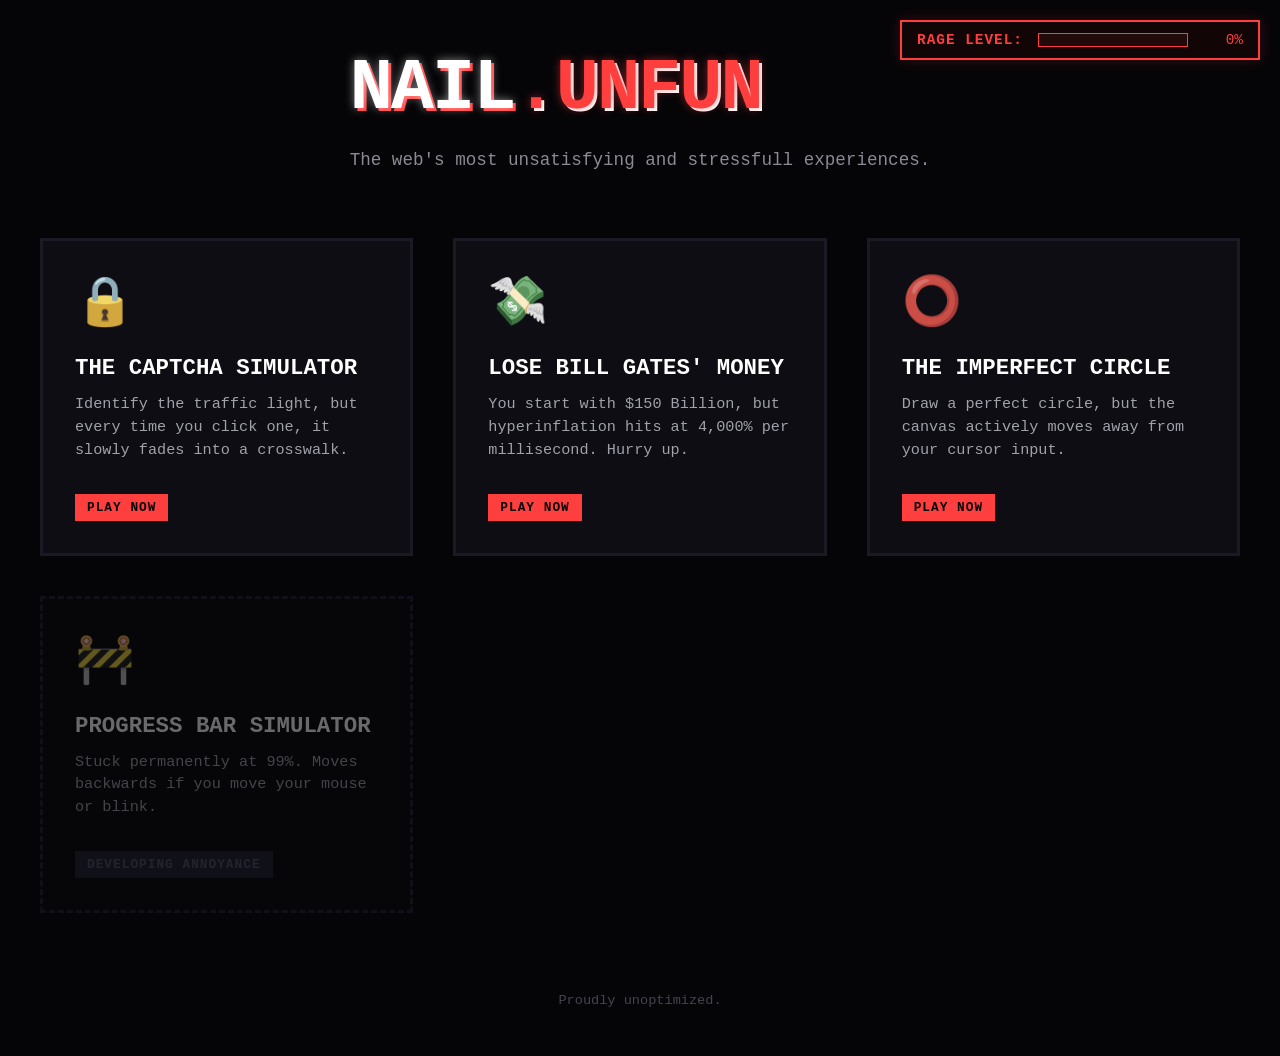
==== index.html @ 59abc54e "Added base structure of website" ====
<!DOCTYPE html>
<html lang="en">
    <head>
        <meta charset="UTF-8">
        <meta name="viewport" content="width=device-width, initial-scale=1.0">
        <title>NailUnfun</title>
        <link rel="stylesheet" href="style.css">
    </head>
    <body>
        <div class="rage-widget">
            <span class="rage-label">RAGE LEVEL:</span>
            <div class="rage-bar-container">
                <div id="rageBar" class="rage-bar"></div>
            </div>
            <span id="ragePercent" class="rage-text">0%</span>
        </div>

        <header>
            <h1 class="logo">nail<span>.unfun</span></h1>
            <p class="tagline">The web's most unsatisfying and stressfull experiences.</p>
        </header>

        <main class="arcade-grid">
            <div class="card active-card" onclick="alert('Error 409: Your presence is frustrating this server. Try reloading in 4 business days.')">
                 <div class="card-icon">🔒</div>
                 <div class="card-body">
                    <h2 class="card-title">The Captcha Simulator</h2>
                    <p class="card-desc">Identify the traffic light, but every time you click one, it slowly fades into a crosswalk.</p>
                    <span class="status-tag playable">PLAY NOW</span>
                 </div>
            </div>

            <div class="card active-card" onclick="alert('Transaction Desclared Insolvent. Capital Gains Tax has seized your digital wallet.')">
                <div class="card-icon">💸</div>
                <div class="card-body">
                    <h2 class="card-title">Lose Bill Gates' Money</h2>
                    <p class="card-desc">You start with $150 Billion, but hyperinflation hits at 4,000% per millisecond. Hurry up.</p>
                    <span class="status-tag playable">PLAY NOW</span>
                </div>
            </div>

            <div class="card active-card" onclick="alert('99.9% achieved. Rejected. True perfection requires structural divinity.')">
                <div class="card-icon">⭕</div>
                <div class="card-body">
                    <h2 class="card-title">The Imperfect Circle</h2>
                    <p class="card-desc">Draw a perfect circle, but the canvas actively moves away from your cursor input.</p>
                    <span class="status-tag playable">PLAY NOW</span>
                </div>
            </div>

            <div class="card locked-card">
                <div class="card-icon">🚧</div>
                <div class="card-body">
                    <h2 class="card-title">Progress Bar Simulator</h2>
                    <p class="card-desc">Stuck permanently at 99%. Moves backwards if you move your mouse or blink.</p>
                    <span class="status-tag locked">DEVELOPING ANNOYANCE</span>
                </div>
            </div>

        </main>

        <footer>
            <p>Proudly unoptimized.</p>
        </footer>

        <script src="script.js"></script>

    </body>
</html>
---- style.css ----
* {
    margin: 0;
    padding: 0;
    box-sizing: border-box;
    font-family: 'Courier New', Courier, monospace;
}

body {
    background-color: #050508;
    color: #ff3e3e;
    min-height: 100vh;
    display: flex;
    flex-direction: column;
    padding: 3rem 2rem;
    overflow-x: hidden;
    position: relative;
}

.rage-widget {
    position: fixed;
    top: 20px;
    right: 20px;
    background: #110505;
    border: 2px solid #ff3e3e;
    padding: 10px 15px;
    display: flex;
    align-items: center;
    gap: 15px;
    box-shadow: 0 0 15px rgba(255, 62, 62, 0.2);
    z-index: 1000;
}

.rage-label {
    font-weight: bold;
    font-size: 0.9rem;
    letter-spacing: 1px;
}

.rage-bar-container {
    width: 150px;
    height: 14px;
    background: #220a0a;
    border: 1px solid #ff3e3e;
    overflow: hidden;
}

.rage-bar {
    width: 0%;
    height: 100%;
    background: linear-gradient(90deg, #ff3e3e, #ff0055);
    transition: width 0.1s ease-out;
}

.rage-text {
    font-size: 0.9rem;
    min-width: 40px;
    text-align: right;
}

header {
    text-align: cetner;
    max-width: 800px;
    margin: 0 auto 4rem auto;
}

.logo {
    font-size: 4.5rem;
    text-transform: uppercase;
    font-weight: 900;
    letter-spacing: -2px;
    color: #ffffff;
    text-shadow: 0 0 10px rgba(255, 255, 255, 0.5), 3px 3px 0px #ff3e3e;
    margin-bottom: 1rem;
}

.logo span {
    color: #ff3e3e;
    text-shadow: 0 0 10px rgba(255, 62, 62, 0.5), 3px 3px 0px #ffffff;
}

.tagline {
    color: #8a8a93;
    font-size: 1.1rem;
    line-height: 1.6;
}

.arcade-grid {
    display: grid;
    grid-template-columns: repeat(auto-fit, minmax(320px, 1fr));
    gap: 2.5rem;
    max-width: 1200px;
    width: 100%;
    margin: 0 auto;
    flex-grow: 1;
}

.card {
    background: #0d0d13;
    border: 3px solid #1a1a24;
    border-radius: 0px;
    display: flex;
    flex-direction: column;
    padding: 2rem;
    position: relative;
    transition: all 0.2s cubic-bezier(0.175, 0.885, 0.32, 1.275);
}

.active-card {
    cursor: pointer;
}

.active-card:hover {
    border-color: #ff3e3e;
    transform: translate(-4px, -4px);
    box-shadow: 6px 6px 0px #ff3e3e;
}

.locked-card {
    background: #08080c;
    border: 3px dashed #222230;
    opacity: 0.4;
}

.card-icon {
    font-size: 3rem;
    margin-bottom: 1.5rem;
    filter: grayscale(30%);
}

.card-body {
    display: flex;
    flex-direction: column;
    height: 100%;
}

.card-title {
    color: #ffffff;
    font-size: 1.4rem;
    margin-bottom: 0.75rem;
    text-transform: uppercase;
}

.card-desc {
    color: #a1a1aa;
    font-size: 0.95rem;
    line-height: 1.5;
    margin-bottom: 2rem;
    flex-grow: 1;
}

.status-tag {
    align-self: flex-start;
    font-size: 0.8rem;
    font-weight: bold;
    padding: 6px 12px;
    letter-spacing: 1px;
}

.playable {
    background: #ff3e3e;
    color: #050508;
}

.locked {
    background: #222230;
    color: #52526b;
}

.shake-active {
    animation: screenShake 0.15s infinite;
}

@keyframes screenShake {
    0% { transform: translate(2px, 1px) rotate(0deg); }
    100% { transform: translate(-1px, -2px) rotate(-1deg); }
}

footer {
    text-align: center;
    margin-top: 5rem;
    color: #44444f;
    font-size: 0.85rem;
}
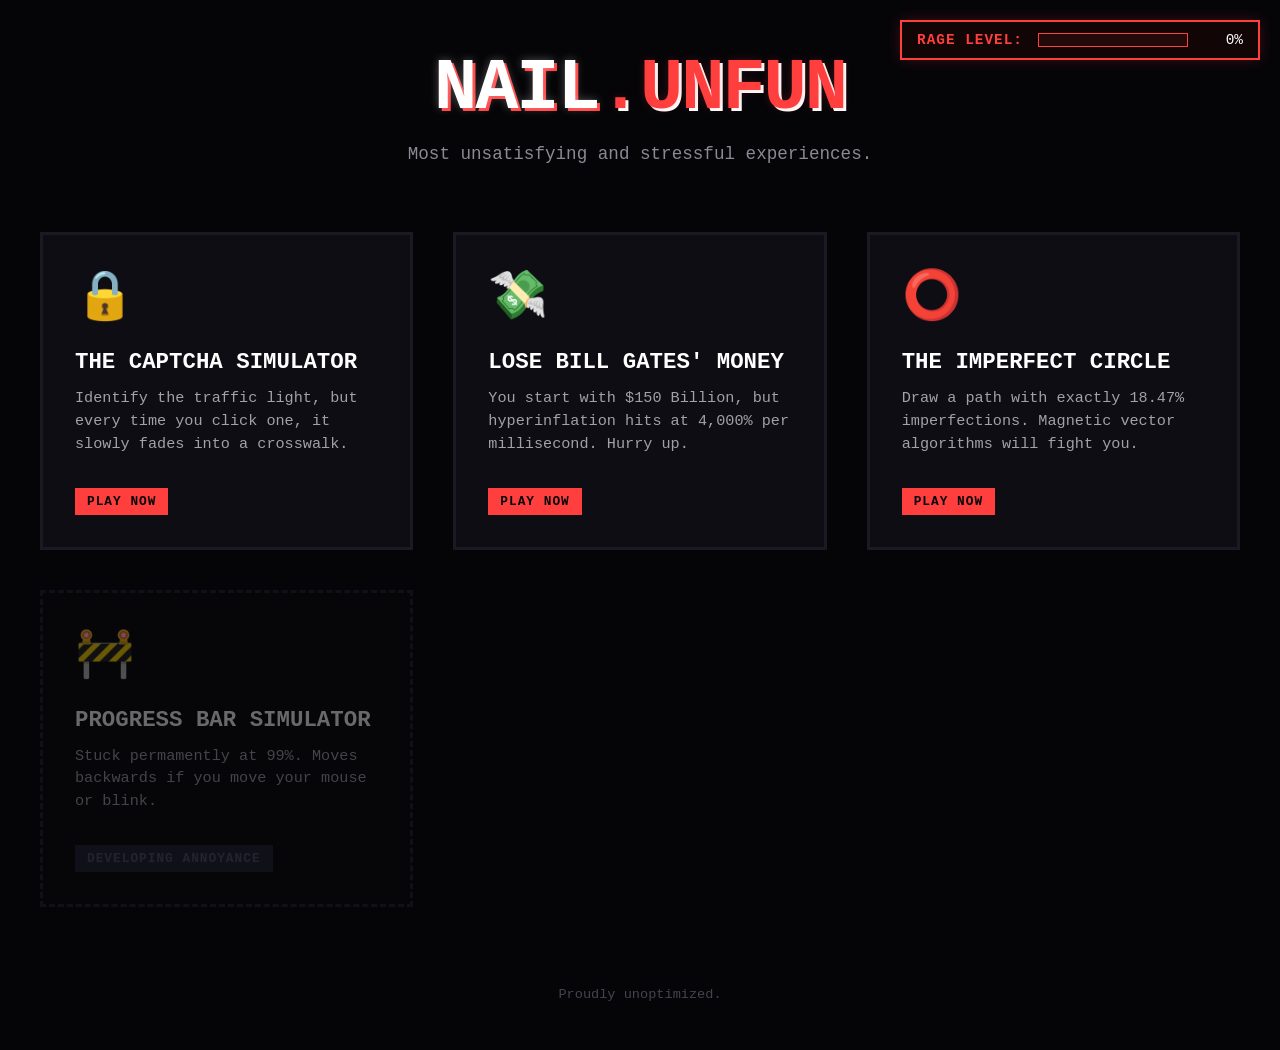
==== commit 3869c72b: "Added mini game(undraw circle)" ====
--- a/index.html
+++ b/index.html
@@ -17,20 +17,20 @@
 
         <header>
             <h1 class="logo">nail<span>.unfun</span></h1>
-            <p class="tagline">The web's most unsatisfying and stressfull experiences.</p>
+            <p class="tagline">Most unsatisfying and stressful experiences.</p>
         </header>
 
         <main class="arcade-grid">
             <div class="card active-card" onclick="alert('Error 409: Your presence is frustrating this server. Try reloading in 4 business days.')">
-                 <div class="card-icon">🔒</div>
-                 <div class="card-body">
+                <div class="card-icon">🔒</div>
+                <div class="card-body">
                     <h2 class="card-title">The Captcha Simulator</h2>
                     <p class="card-desc">Identify the traffic light, but every time you click one, it slowly fades into a crosswalk.</p>
                     <span class="status-tag playable">PLAY NOW</span>
-                 </div>
+                </div>
             </div>
 
-            <div class="card active-card" onclick="alert('Transaction Desclared Insolvent. Capital Gains Tax has seized your digital wallet.')">
+            <div class="card active-card" onclick="alert('Transaction Declared Insolvent. Capital Gains Tax has seized your digital wallet.')">
                 <div class="card-icon">💸</div>
                 <div class="card-body">
                     <h2 class="card-title">Lose Bill Gates' Money</h2>
@@ -39,20 +39,20 @@
                 </div>
             </div>
 
-            <div class="card active-card" onclick="alert('99.9% achieved. Rejected. True perfection requires structural divinity.')">
+            <a href="./imperfect-circle/index.html" class="card active-card">
                 <div class="card-icon">⭕</div>
                 <div class="card-body">
                     <h2 class="card-title">The Imperfect Circle</h2>
-                    <p class="card-desc">Draw a perfect circle, but the canvas actively moves away from your cursor input.</p>
+                    <p class="card-desc">Draw a path with exactly 18.47% imperfections. Magnetic vector algorithms will fight you.</p>
                     <span class="status-tag playable">PLAY NOW</span>
                 </div>
-            </div>
+            </a>
 
             <div class="card locked-card">
                 <div class="card-icon">🚧</div>
                 <div class="card-body">
                     <h2 class="card-title">Progress Bar Simulator</h2>
-                    <p class="card-desc">Stuck permanently at 99%. Moves backwards if you move your mouse or blink.</p>
+                    <p class="card-desc">Stuck permamently at 99%. Moves backwards if you move your mouse or blink.</p>
                     <span class="status-tag locked">DEVELOPING ANNOYANCE</span>
                 </div>
             </div>
--- a/style.css
+++ b/style.css
@@ -1,3 +1,8 @@
+:root {
+    --terminal-accent: #ff3e3e;
+    --terminal-glow: rgba(255, 62, 62, 0.2);
+}
+
 * {
     margin: 0;
     padding: 0;
@@ -7,13 +12,14 @@
 
 body {
     background-color: #050508;
-    color: #ff3e3e;
+    color: var(--terminal-accent);
     min-height: 100vh;
     display: flex;
     flex-direction: column;
     padding: 3rem 2rem;
     overflow-x: hidden;
     position: relative;
+    transition: color 0.1s ease;
 }
 
 .rage-widget {
@@ -21,13 +27,14 @@
     top: 20px;
     right: 20px;
     background: #110505;
-    border: 2px solid #ff3e3e;
+    border: 2px solid var(--terminal-accent);
     padding: 10px 15px;
     display: flex;
     align-items: center;
     gap: 15px;
-    box-shadow: 0 0 15px rgba(255, 62, 62, 0.2);
+    box-shadow: 0 0 15px var(--terminal-glow);
     z-index: 1000;
+    transition: border-color 0.1s ease, box-shadow 0.1s ease;
 }
 
 .rage-label {
@@ -40,7 +47,7 @@
     width: 150px;
     height: 14px;
     background: #220a0a;
-    border: 1px solid #ff3e3e;
+    border: 1px solid var(--terminal-accent);
     overflow: hidden;
 }
 
@@ -48,17 +55,18 @@
     width: 0%;
     height: 100%;
     background: linear-gradient(90deg, #ff3e3e, #ff0055);
-    transition: width 0.1s ease-out;
+    transition: width 0.08s linear;
 }
 
 .rage-text {
     font-size: 0.9rem;
     min-width: 40px;
     text-align: right;
+    color: #ffffff;
 }
 
 header {
-    text-align: cetner;
+    text-align: center;
     max-width: 800px;
     margin: 0 auto 4rem auto;
 }
@@ -69,19 +77,19 @@
     font-weight: 900;
     letter-spacing: -2px;
     color: #ffffff;
-    text-shadow: 0 0 10px rgba(255, 255, 255, 0.5), 3px 3px 0px #ff3e3e;
-    margin-bottom: 1rem;
+    text-shadow: 0 0 10px rgba(255, 255, 255, 0.3), 3px 3px 0px var(--terminal-accent);
 }
 
 .logo span {
-    color: #ff3e3e;
-    text-shadow: 0 0 10px rgba(255, 62, 62, 0.5), 3px 3px 0px #ffffff;
+    color: var(--terminal-accent);
+    text-shadow: 0 0 10px var(--terminal-glow), 3px 3px 0px #ffffff;
 }
 
 .tagline {
     color: #8a8a93;
     font-size: 1.1rem;
     line-height: 1.6;
+    margin-top: 10px;
 }
 
 .arcade-grid {
@@ -102,6 +110,7 @@
     flex-direction: column;
     padding: 2rem;
     position: relative;
+    text-decoration: none;
     transition: all 0.2s cubic-bezier(0.175, 0.885, 0.32, 1.275);
 }
 
@@ -110,9 +119,9 @@
 }
 
 .active-card:hover {
-    border-color: #ff3e3e;
+    border-color: var(--terminal-accent);
     transform: translate(-4px, -4px);
-    box-shadow: 6px 6px 0px #ff3e3e;
+    box-shadow: 6px 6px 0px var(--terminal-accent);
 }
 
 .locked-card {
@@ -124,7 +133,6 @@
 .card-icon {
     font-size: 3rem;
     margin-bottom: 1.5rem;
-    filter: grayscale(30%);
 }
 
 .card-body {
@@ -157,7 +165,7 @@
 }
 
 .playable {
-    background: #ff3e3e;
+    background: var(--terminal-accent);
     color: #050508;
 }
 
@@ -166,13 +174,33 @@
     color: #52526b;
 }
 
+.floating-insult-node {
+    position: fixed;
+    transform: translate(-50%, -100%);
+    background: #1a0505;
+    border: 1px solid #ff3333;
+    color: #ff3333;
+    padding: 6px 10px;
+    font-size: 0.7rem;
+    pointer-events: none;
+    z-index: 2000;
+    white-space: nowrap;
+    animation: fadeUpOut 2s forwards cubic-bezier(0.075, 0.82, 0.165, 1);
+}
+
+@keyframes fadeUpOut {
+    0% { opacity: 1; transform: translate(-50%, -100%) scale(1); }
+    100% { opacity: 0; transform: translate(-50%, -180%) scale(0.9); }
+}
+
 .shake-active {
-    animation: screenShake 0.15s infinite;
+    animation: screenShake 0.1s infinite alternate;
 }
 
 @keyframes screenShake {
-    0% { transform: translate(2px, 1px) rotate(0deg); }
-    100% { transform: translate(-1px, -2px) rotate(-1deg); }
+    0% { transform: translate(3px, 2px) rotate(0deg); }
+    50% { transform: translate(-2px, -3px) rotate(-0.5deg); }
+    100% { transform: translate(2px, -1px) rotate(0.5deg); }
 }
 
 footer {
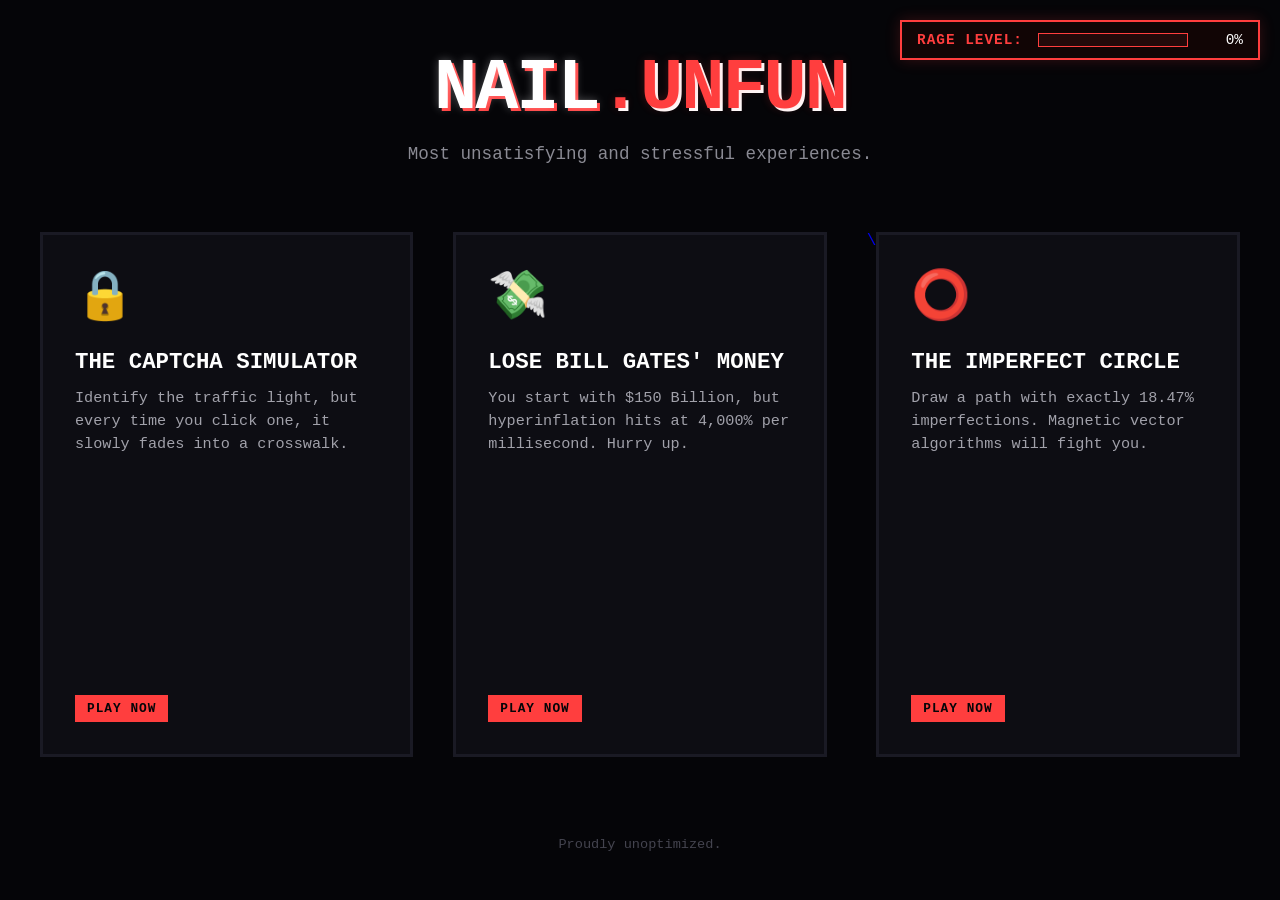
==== commit 1a7863f6: "Fixed main screen bugs/visual bugs" ====
--- a/index.html
+++ b/index.html
@@ -20,42 +20,40 @@
             <p class="tagline">Most unsatisfying and stressful experiences.</p>
         </header>
 
-        <main class="arcade-grid">
-            <div class="card active-card" onclick="alert('Error 409: Your presence is frustrating this server. Try reloading in 4 business days.')">
-                <div class="card-icon">🔒</div>
-                <div class="card-body">
-                    <h2 class="card-title">The Captcha Simulator</h2>
-                    <p class="card-desc">Identify the traffic light, but every time you click one, it slowly fades into a crosswalk.</p>
-                    <span class="status-tag playable">PLAY NOW</span>
+                
+            <main class="arcade-grid">
+                <a href="./captcha-simulator/index.html">
+                    <div class="card active-card" onclick="alert('Error 409: Your presence is frustrating this server. Try reloading in 4 business days.')">
+                        <div class="card-icon">🔒</div>
+                        <div class="card-body">
+                            <h2 class="card-title">The Captcha Simulator</h2>
+                            <p class="card-desc">Identify the traffic light, but every time you click one, it slowly fades into a crosswalk.</p>
+                            <span class="status-tag playable">PLAY NOW</span>
+                        </div>
+                    </div>
+                </a>
+
+            <a href="./bill-gates-money/index.html">
+                <div class="card active-card" onclick="alert('Transaction Declared Insolvent. Capital Gains Tax has seized your digital wallet.')">
+                    <div class="card-icon">💸</div>
+                    <div class="card-body">
+                        <h2 class="card-title">Lose Bill Gates' Money</h2>
+                        <p class="card-desc">You start with $150 Billion, but hyperinflation hits at 4,000% per millisecond. Hurry up.</p>
+                        <span class="status-tag playable">PLAY NOW</span>
+                    </div>
                 </div>
-            </div>
+            </a>
 
-            <div class="card active-card" onclick="alert('Transaction Declared Insolvent. Capital Gains Tax has seized your digital wallet.')">
-                <div class="card-icon">💸</div>
-                <div class="card-body">
-                    <h2 class="card-title">Lose Bill Gates' Money</h2>
-                    <p class="card-desc">You start with $150 Billion, but hyperinflation hits at 4,000% per millisecond. Hurry up.</p>
-                    <span class="status-tag playable">PLAY NOW</span>
-                </div>
-            </div>
-
-            <a href="./imperfect-circle/index.html" class="card active-card">
+        <a href="./imperfect-circle/index.html">\
+            <div class="card active-card">
                 <div class="card-icon">⭕</div>
                 <div class="card-body">
                     <h2 class="card-title">The Imperfect Circle</h2>
                     <p class="card-desc">Draw a path with exactly 18.47% imperfections. Magnetic vector algorithms will fight you.</p>
                     <span class="status-tag playable">PLAY NOW</span>
                 </div>
-            </a>
-
-            <div class="card locked-card">
-                <div class="card-icon">🚧</div>
-                <div class="card-body">
-                    <h2 class="card-title">Progress Bar Simulator</h2>
-                    <p class="card-desc">Stuck permamently at 99%. Moves backwards if you move your mouse or blink.</p>
-                    <span class="status-tag locked">DEVELOPING ANNOYANCE</span>
-                </div>
             </div>
+        </a>
 
         </main>
 
--- a/style.css
+++ b/style.css
@@ -102,6 +102,13 @@
     flex-grow: 1;
 }
 
+.arcade-grid > a {
+    display: flex;
+    height: 100%;
+    outline: none;
+    text-decoration: none;
+}
+
 .card {
     background: #0d0d13;
     border: 3px solid #1a1a24;
@@ -111,6 +118,7 @@
     padding: 2rem;
     position: relative;
     text-decoration: none;
+    outline: none;
     transition: all 0.2s cubic-bezier(0.175, 0.885, 0.32, 1.275);
 }
 
